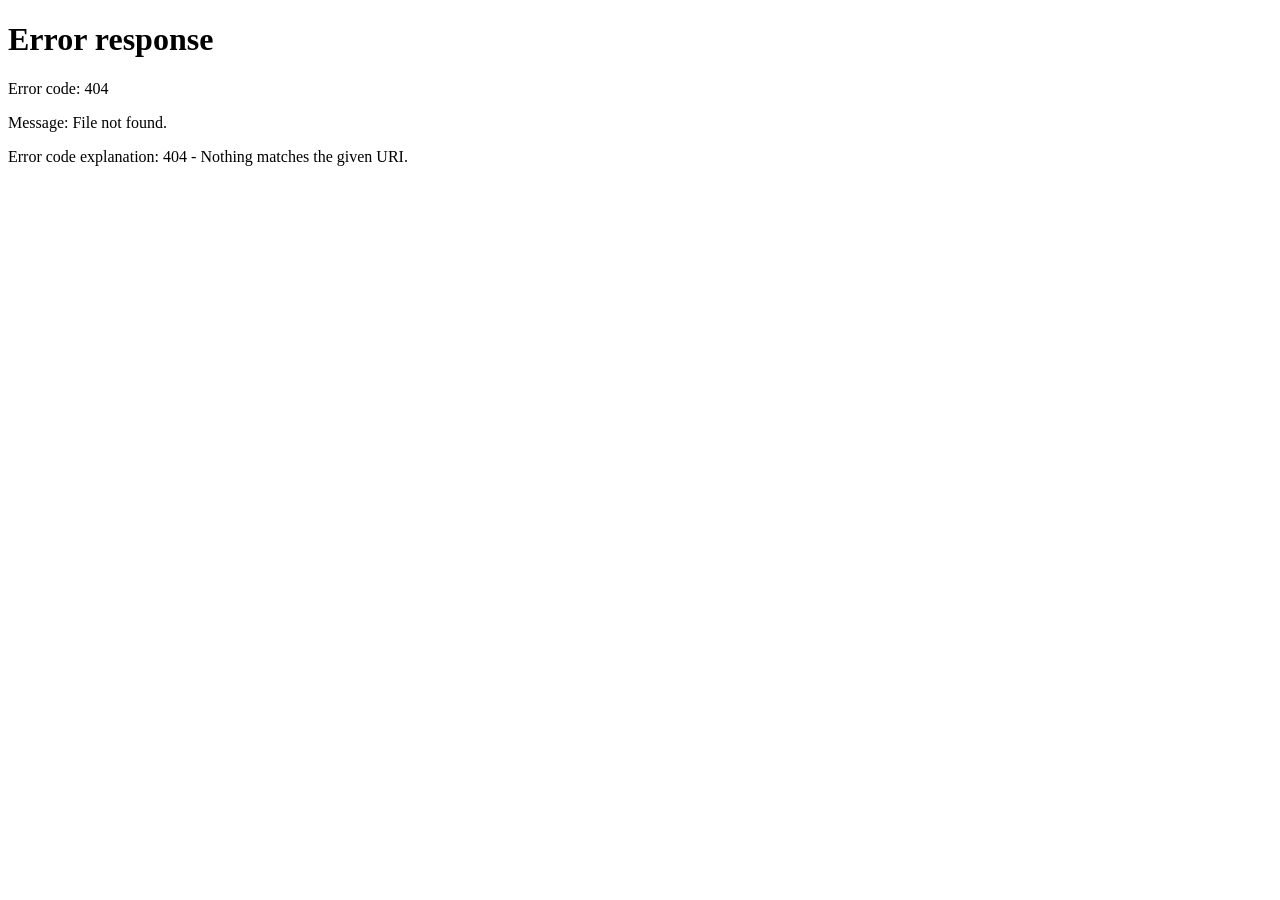
==== index.html @ 1153bf50 "Initialize user Pages site" ====
<!doctype html>
<html lang="en">
<head>
  <meta charset="utf-8">
  <meta name="viewport" content="width=device-width,initial-scale=1">
  <meta name="description" content="Mecury pages">
  <title>Mecury</title>
  <link rel="canonical" href="/vibeit/">
  <meta http-equiv="refresh" content="0; url=/vibeit/">
  <style>
    body{margin:0;min-height:100vh;display:grid;place-items:center;background:#0a0a0c;color:#f4f4f6;font-family:-apple-system,BlinkMacSystemFont,"Segoe UI",Roboto,sans-serif}
    main{text-align:center;padding:32px}
    a{color:#79e6ff}
  </style>
</head>
<body>
  <main>
    <p>Redirecting to <a href="/vibeit/">Vibeit</a>.</p>
  </main>
  <script>
    location.replace("/vibeit/" + location.search + location.hash);
  </script>
</body>
</html>
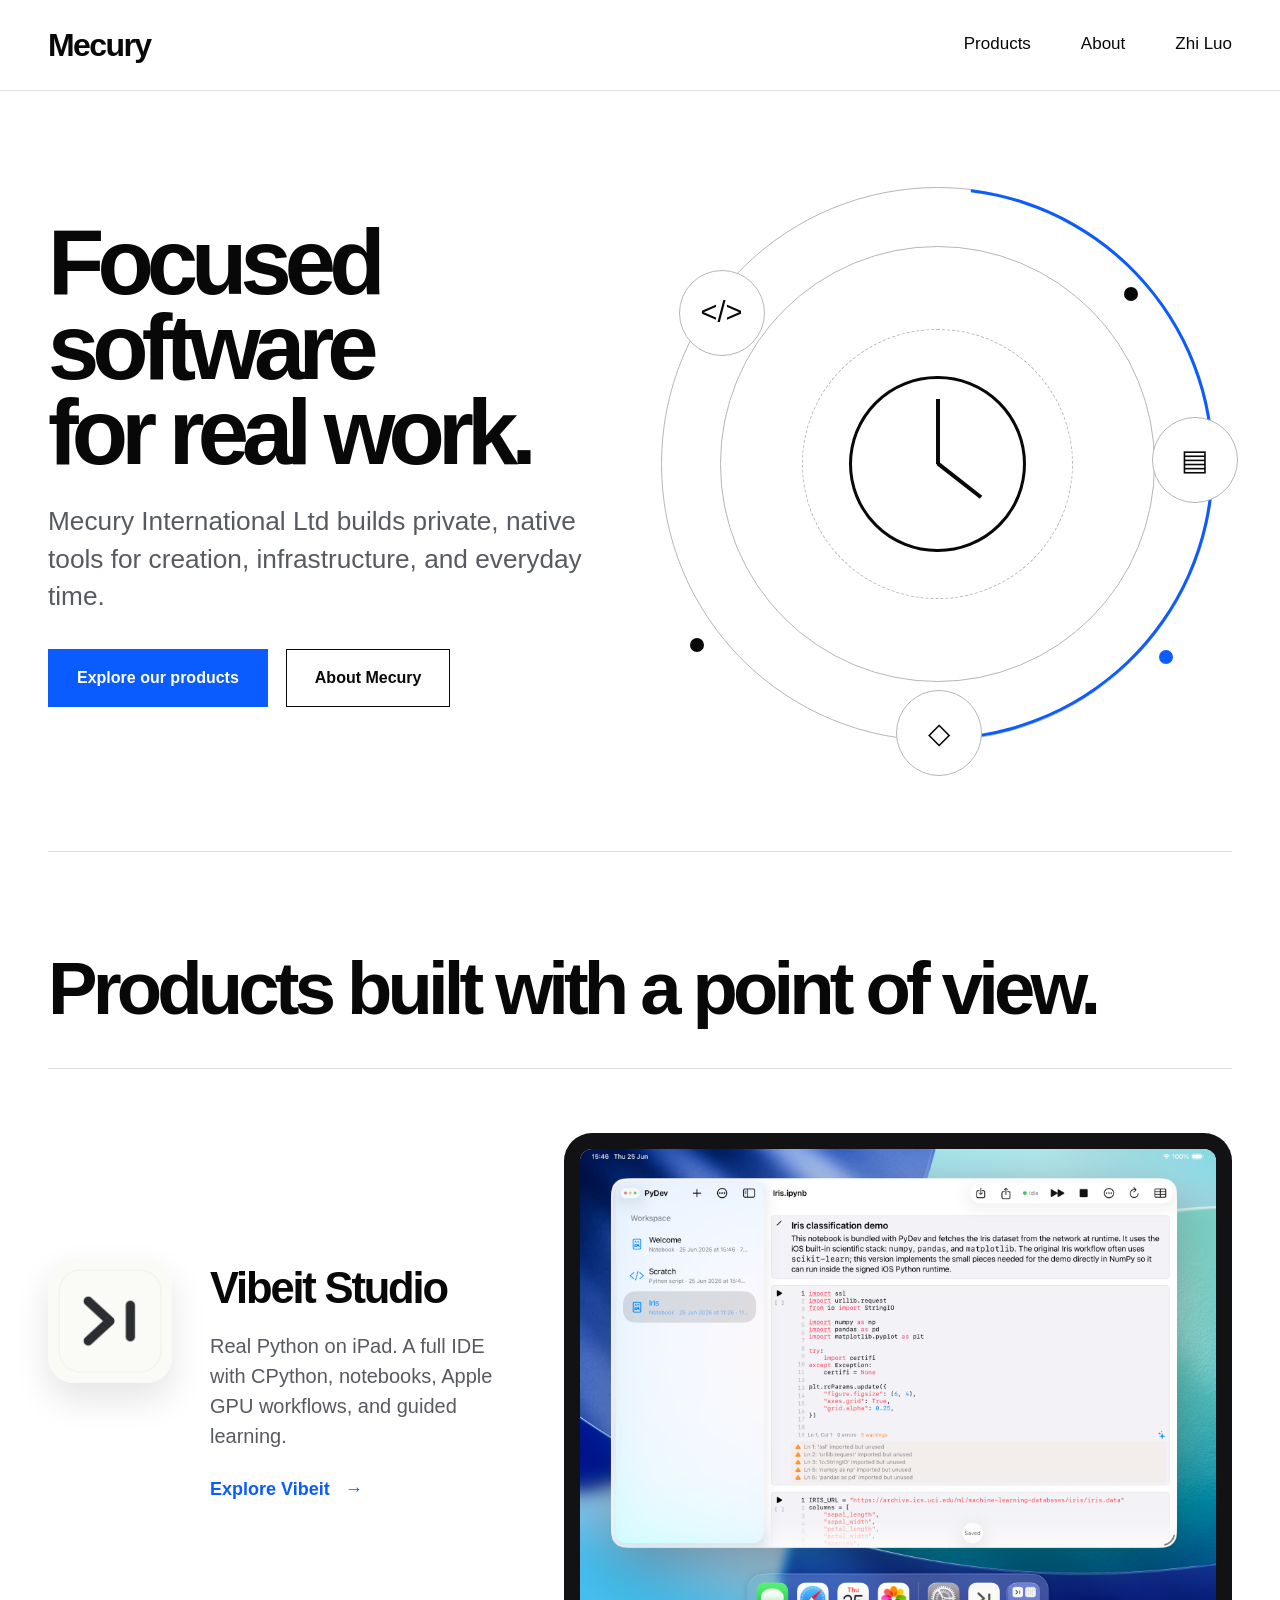
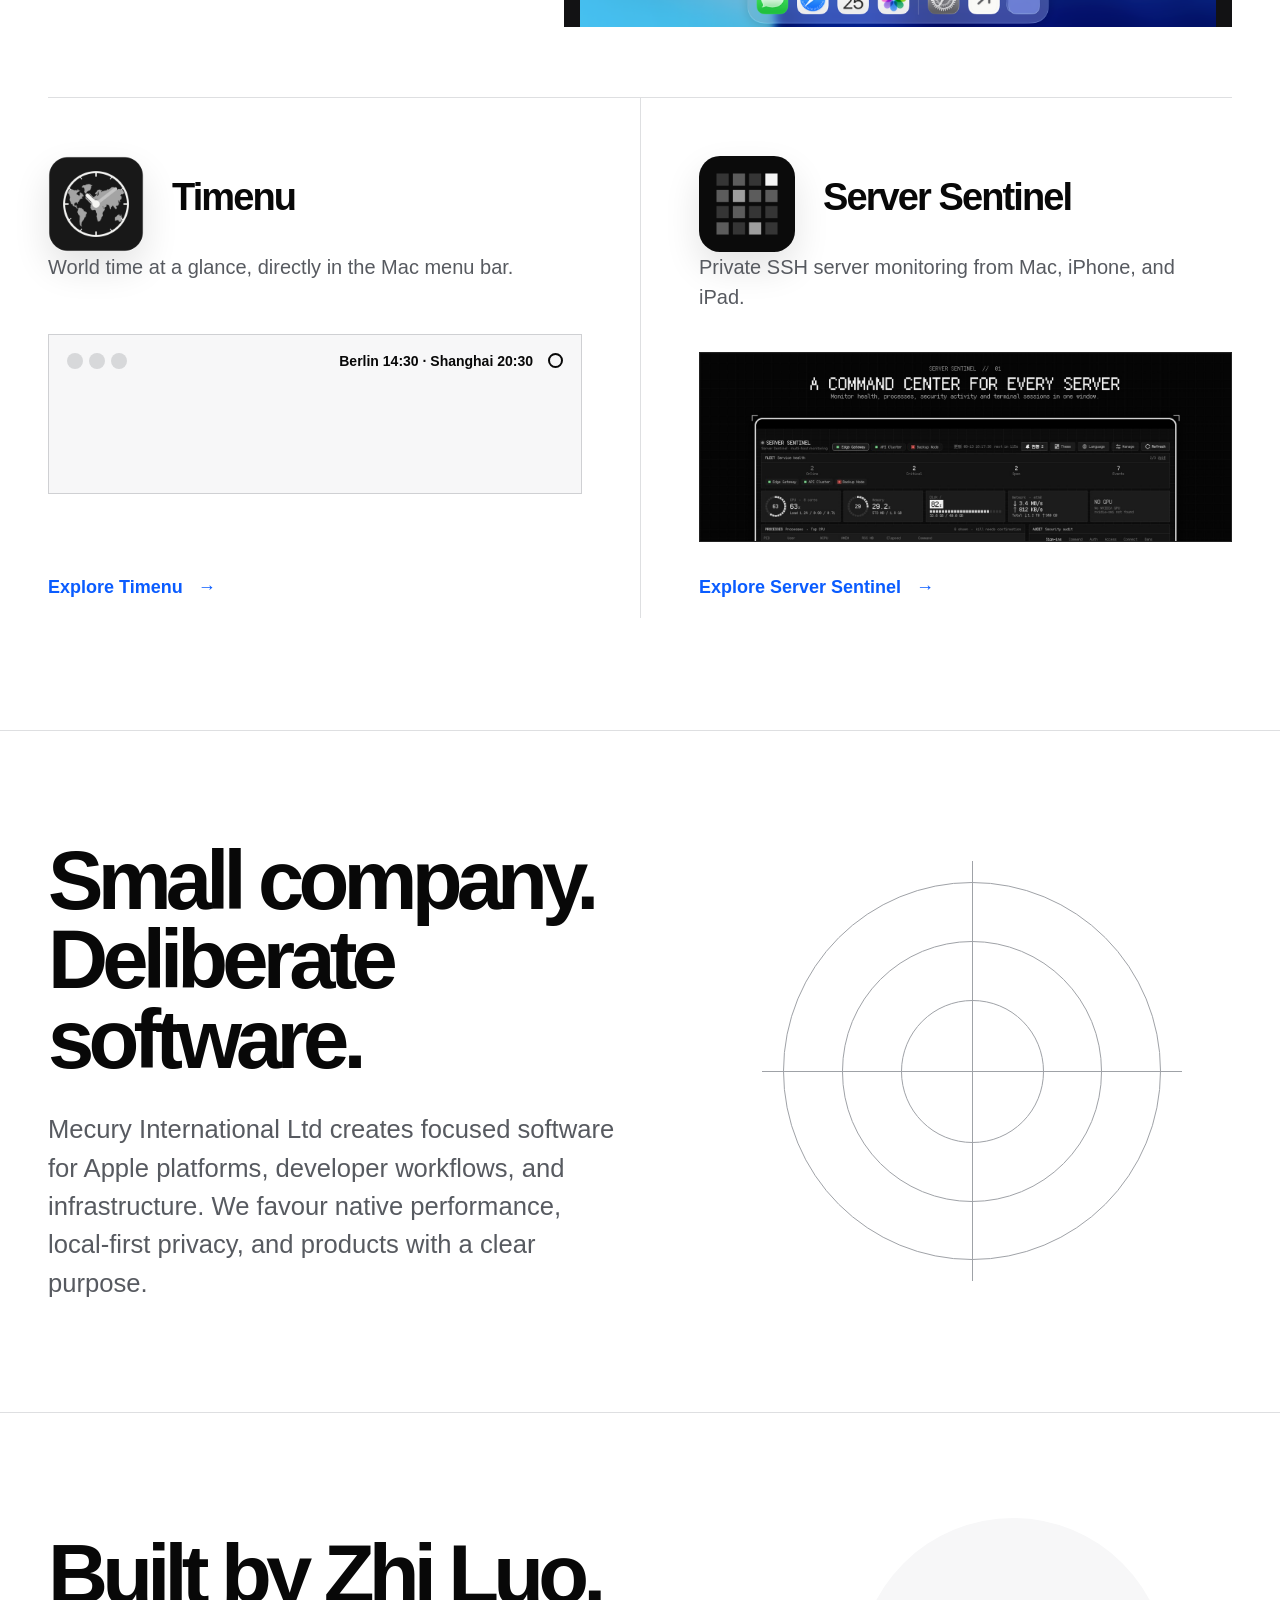
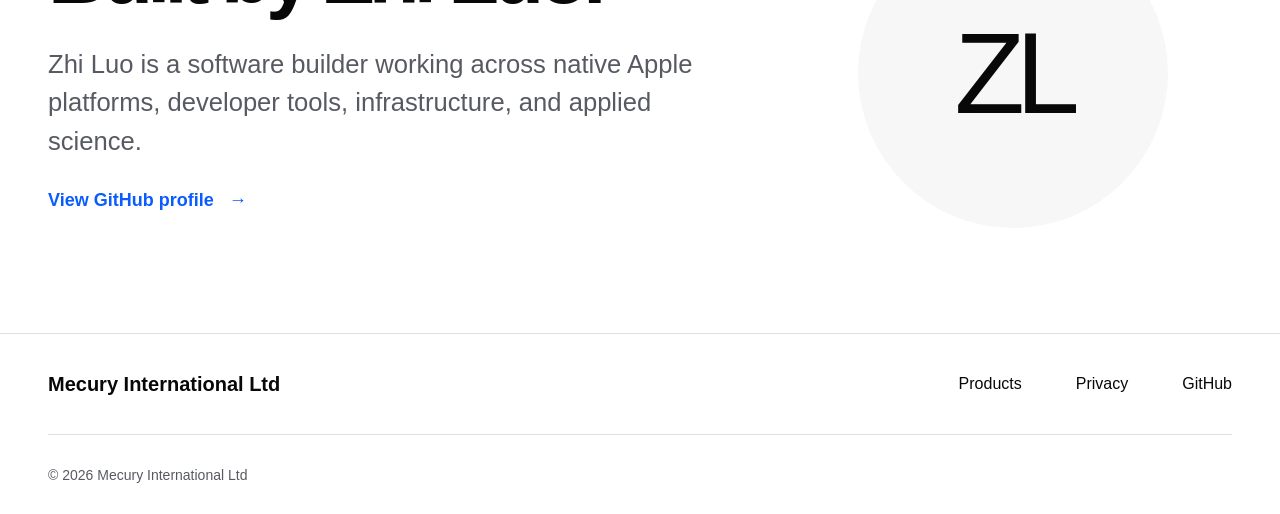
==== commit 35dbd083: "Build Mecury corporate homepage" ====
--- a/index.html
+++ b/index.html
@@ -2,23 +2,102 @@
 <html lang="en">
 <head>
   <meta charset="utf-8">
-  <meta name="viewport" content="width=device-width,initial-scale=1">
-  <meta name="description" content="Mecury pages">
-  <title>Mecury</title>
-  <link rel="canonical" href="/vibeit/">
-  <meta http-equiv="refresh" content="0; url=/vibeit/">
-  <style>
-    body{margin:0;min-height:100vh;display:grid;place-items:center;background:#0a0a0c;color:#f4f4f6;font-family:-apple-system,BlinkMacSystemFont,"Segoe UI",Roboto,sans-serif}
-    main{text-align:center;padding:32px}
-    a{color:#79e6ff}
-  </style>
+  <meta name="viewport" content="width=device-width, initial-scale=1">
+  <meta name="description" content="Mecury International Ltd builds focused, private, native software for creation, infrastructure, and everyday time.">
+  <meta name="theme-color" content="#ffffff">
+  <meta name="robots" content="index,follow">
+  <link rel="canonical" href="https://www.mecury.co.uk/">
+  <meta property="og:type" content="website">
+  <meta property="og:site_name" content="Mecury International Ltd">
+  <meta property="og:title" content="Mecury — Focused software for real work">
+  <meta property="og:description" content="Private, native tools for creation, infrastructure, and everyday time.">
+  <meta property="og:url" content="https://www.mecury.co.uk/">
+  <title>Mecury International Ltd — Focused Software for Real Work</title>
+  <link rel="stylesheet" href="/styles.css">
+  <script type="application/ld+json">
+  {
+    "@context": "https://schema.org",
+    "@graph": [
+      {"@type": "Organization", "@id": "https://www.mecury.co.uk/#organization", "name": "Mecury International Ltd", "url": "https://www.mecury.co.uk/", "founder": {"@id": "https://www.mecury.co.uk/#zhiluo"}, "sameAs": ["https://github.com/zhiluo20"]},
+      {"@type": "Person", "@id": "https://www.mecury.co.uk/#zhiluo", "name": "Zhi Luo", "url": "https://github.com/zhiluo20"}
+    ]
+  }
+  </script>
 </head>
 <body>
+  <header class="site-header">
+    <nav class="shell nav" aria-label="Main navigation">
+      <a class="wordmark" href="/">Mecury</a>
+      <button class="nav-toggle" type="button" aria-controls="nav-links" aria-expanded="false">Menu</button>
+      <div class="nav-links" id="nav-links"><a href="#products">Products</a><a href="#about">About</a><a href="#zhiluo">Zhi Luo</a></div>
+    </nav>
+  </header>
+
   <main>
-    <p>Redirecting to <a href="/vibeit/">Vibeit</a>.</p>
+    <section class="hero shell" aria-labelledby="hero-title">
+      <div class="hero-copy">
+        <h1 id="hero-title">Focused software<br>for real work.</h1>
+        <p>Mecury International Ltd builds private, native tools for creation, infrastructure, and everyday time.</p>
+        <div class="actions"><a class="button primary" href="#products">Explore our products</a><a class="button secondary" href="#about">About Mecury</a></div>
+      </div>
+      <div class="orbit" aria-hidden="true">
+        <span class="ring ring-one"></span><span class="ring ring-two"></span><span class="ring ring-three"></span><span class="orbit-path"></span>
+        <span class="orbit-core"><i></i><b></b></span>
+        <span class="orbit-node node-code">&lt;/&gt;</span><span class="orbit-node node-server">▤</span><span class="orbit-node node-product">◇</span>
+        <span class="orbit-dot dot-one"></span><span class="orbit-dot dot-two"></span><span class="orbit-dot dot-three"></span>
+      </div>
+    </section>
+
+    <section class="products shell" id="products" aria-labelledby="products-title">
+      <h2 id="products-title">Products built with a point of view.</h2>
+      <article class="product product-vibeit">
+        <div class="product-copy">
+          <img class="product-icon" src="/assets/vibeit-icon.png" width="180" height="180" alt="Vibeit Studio icon">
+          <div><h3>Vibeit Studio</h3><p>Real Python on iPad. A full IDE with CPython, notebooks, Apple GPU workflows, and guided learning.</p><a href="/vibeit/">Explore Vibeit <span aria-hidden="true">→</span></a></div>
+        </div>
+        <figure class="vibeit-frame"><img src="/assets/vibeit-ipad.png" alt="Vibeit Studio running on iPad" loading="lazy"></figure>
+      </article>
+      <div class="product-pair">
+        <article class="product product-compact">
+          <div class="compact-heading"><img class="product-icon" src="/assets/timenu-icon.png" width="180" height="180" alt="Timenu icon"><h3>Timenu</h3></div>
+          <p>World time at a glance, directly in the Mac menu bar.</p>
+          <div class="timenu-preview" aria-hidden="true"><span></span><strong>Berlin 14:30 · Shanghai 20:30</strong><i></i></div>
+          <a href="/timenu/">Explore Timenu <span aria-hidden="true">→</span></a>
+        </article>
+        <article class="product product-compact">
+          <div class="compact-heading"><img class="product-icon" src="/assets/server-sentinel-icon.png" width="180" height="180" alt="Server Sentinel icon"><h3>Server Sentinel</h3></div>
+          <p>Private SSH server monitoring from Mac, iPhone, and iPad.</p>
+          <figure class="sentinel-frame"><img src="/assets/server-sentinel-dashboard.jpg" alt="Server Sentinel dashboard on Mac" loading="lazy"></figure>
+          <a href="/server-sentinel/">Explore Server Sentinel <span aria-hidden="true">→</span></a>
+        </article>
+      </div>
+    </section>
+
+    <section class="about" id="about" aria-labelledby="about-title">
+      <div class="shell about-grid">
+        <div><h2 id="about-title">Small company.<br>Deliberate software.</h2><p>Mecury International Ltd creates focused software for Apple platforms, developer workflows, and infrastructure. We favour native performance, local-first privacy, and products with a clear purpose.</p></div>
+        <div class="target" aria-hidden="true"><span></span><span></span><span></span><i></i><b></b></div>
+      </div>
+    </section>
+
+    <section class="founder shell" id="zhiluo" aria-labelledby="founder-title">
+      <div><h2 id="founder-title">Built by Zhi Luo.</h2><p>Zhi Luo is a software builder working across native Apple platforms, developer tools, infrastructure, and applied science.</p><a href="https://github.com/zhiluo20">View GitHub profile <span aria-hidden="true">→</span></a></div>
+      <div class="monogram" aria-hidden="true">ZL</div>
+    </section>
   </main>
+
+  <footer class="footer">
+    <div class="shell footer-top"><strong>Mecury International Ltd</strong><nav aria-label="Footer navigation"><a href="#products">Products</a><a href="/privacy.html">Privacy</a><a href="https://github.com/zhiluo20">GitHub</a></nav></div>
+    <div class="shell footer-bottom">© 2026 Mecury International Ltd</div>
+  </footer>
   <script>
-    location.replace("/vibeit/" + location.search + location.hash);
+    const toggle = document.querySelector('.nav-toggle');
+    const links = document.querySelector('.nav-links');
+    toggle?.addEventListener('click', () => {
+      const open = toggle.getAttribute('aria-expanded') === 'true';
+      toggle.setAttribute('aria-expanded', String(!open));
+      links.classList.toggle('open', !open);
+    });
   </script>
 </body>
 </html>
--- a/styles.css
+++ b/styles.css
@@ -0,0 +1,14 @@
+:root{--bg:#fff;--text:#080808;--muted:#575a60;--faint:#95989e;--line:#dedfe1;--soft:#f7f7f8;--accent:#0a5cff;--max:1400px;--font:-apple-system,BlinkMacSystemFont,"SF Pro Display","SF Pro Text","Helvetica Neue",Arial,sans-serif}
+*{box-sizing:border-box}html{scroll-behavior:smooth;overflow-x:hidden}body{margin:0;overflow-x:hidden;background:var(--bg);color:var(--text);font-family:var(--font);-webkit-font-smoothing:antialiased}a{color:inherit;text-decoration:none}img{display:block;max-width:100%}.shell{width:min(var(--max),calc(100% - 96px));margin:0 auto}
+.site-header{position:sticky;top:0;z-index:30;background:rgba(255,255,255,.96);border-bottom:1px solid var(--line)}.nav{min-height:90px;display:flex;align-items:center}.wordmark{font-size:32px;font-weight:760;letter-spacing:-.05em}.nav-links{margin-left:auto;display:flex;gap:50px;font-size:17px}.nav-links a{border-bottom:2px solid transparent;padding:9px 0}.nav-links a:hover,.nav-links a:focus-visible{color:var(--accent);border-color:currentColor}.nav-toggle{display:none;margin-left:auto;padding:8px 12px;background:#fff;border:1px solid var(--line);font:600 14px var(--font)}
+.hero{min-height:760px;display:grid;grid-template-columns:1.05fr .95fr;align-items:center;gap:60px;padding:66px 0 80px}.hero-copy h1{margin:0 0 28px;font-size:clamp(67px,7.2vw,112px);line-height:.92;letter-spacing:-.075em;font-weight:770}.hero-copy p{margin:0 0 34px;max-width:640px;color:var(--muted);font-size:clamp(20px,2.05vw,30px);line-height:1.42}.actions{display:flex;flex-wrap:wrap;gap:18px}.button{display:inline-flex;align-items:center;justify-content:center;min-height:58px;padding:0 28px;border:1px solid var(--text);font-size:16px;font-weight:680;transition:transform .18s ease,background .18s ease}.button:hover{transform:translateY(-2px)}.button.primary{color:#fff;background:var(--accent);border-color:var(--accent)}.button.primary:hover{background:#004bd8}.button.secondary:hover{background:var(--soft)}
+.orbit{position:relative;width:min(620px,46vw);aspect-ratio:1;justify-self:end}.ring,.orbit-path{position:absolute;border:1px solid #b4b6ba;border-radius:50%}.ring-one{inset:3%}.ring-two{inset:13%}.ring-three{inset:27%;border-style:dashed}.orbit-path{inset:3%;border-color:transparent var(--accent) var(--accent) transparent;border-width:3px;transform:rotate(-38deg)}.orbit-core{position:absolute;inset:35%;border:3px solid var(--text);border-radius:50%;background:#fff}.orbit-core i,.orbit-core b{position:absolute;left:50%;bottom:50%;width:4px;background:var(--text);transform-origin:50% 100%}.orbit-core i{height:38%;transform:translateX(-50%)}.orbit-core b{height:32%;transform:translateX(-50%) rotate(128deg)}.orbit-node{position:absolute;display:grid;place-items:center;width:86px;height:86px;background:#fff;border:1px solid #b4b6ba;border-radius:50%;font-size:29px;font-style:normal}.node-code{left:6%;top:17%}.node-server{right:-1%;top:42%}.node-product{left:43%;bottom:-3%}.orbit-dot{position:absolute;width:14px;height:14px;border-radius:50%;background:var(--text)}.dot-one{top:20%;right:16%}.dot-two{bottom:18%;left:8%}.dot-three{bottom:16%;right:10%;background:var(--accent)}
+.products{padding:100px 0 112px;border-top:1px solid var(--line)}.products>h2{margin:0 0 64px;padding-bottom:42px;border-bottom:1px solid var(--line);font-size:clamp(53px,5.8vw,90px);line-height:1;letter-spacing:-.065em}.product{min-width:0}.product-vibeit{display:grid;grid-template-columns:.8fr 1.2fr;gap:70px;align-items:center;padding-bottom:70px;border-bottom:1px solid var(--line)}.product-copy{display:grid;grid-template-columns:130px 1fr;gap:32px;align-items:start}.product-icon{width:124px;height:124px;border-radius:26px;box-shadow:0 16px 36px rgba(0,0,0,.11)}.product h3{margin:5px 0 18px;font-size:clamp(33px,3.4vw,54px);letter-spacing:-.05em}.product p{margin:0 0 28px;color:var(--muted);font-size:20px;line-height:1.5}.product a{color:var(--accent);font-size:18px;font-weight:620}.product a span{display:inline-block;margin-left:10px;transition:transform .18s ease}.product a:hover span{transform:translateX(5px)}.vibeit-frame{margin:0;min-height:420px;display:flex;align-items:end;justify-content:center;overflow:hidden;border:16px solid #121214;border-bottom:0;background:var(--soft);border-radius:28px 28px 0 0}.vibeit-frame img{width:100%;height:100%;object-fit:cover;object-position:center top}.product-pair{display:grid;grid-template-columns:1fr 1fr}.product-compact{padding:58px 58px 20px 0;min-height:520px;display:flex;flex-direction:column}.product-compact+.product-compact{padding-left:58px;padding-right:0;border-left:1px solid var(--line)}.compact-heading{display:flex;align-items:center;gap:28px}.compact-heading .product-icon{width:96px;height:96px;border-radius:21px}.product-compact h3{font-size:38px}.product-compact p{max-width:500px}.product-compact>a{margin-top:auto}.timenu-preview{margin:24px 0 42px;height:160px;border:1px solid #cfd0d3;background:var(--soft);display:flex;align-items:flex-start;padding:18px;gap:15px;color:var(--muted)}.timenu-preview span{width:16px;height:16px;border-radius:50%;background:#d7d8da;box-shadow:22px 0 #d7d8da,44px 0 #d7d8da}.timenu-preview strong{margin-left:auto;color:var(--text);font-size:14px}.timenu-preview i{width:15px;height:15px;border:2px solid var(--text);border-radius:50%}.sentinel-frame{margin:12px 0 32px;height:190px;border:1px solid #222;overflow:hidden;background:#090909}.sentinel-frame img{width:100%;height:100%;object-fit:cover;object-position:top}
+.about{padding:110px 0;border-top:1px solid var(--line);border-bottom:1px solid var(--line)}.about-grid{display:grid;grid-template-columns:1.05fr .95fr;gap:90px;align-items:center}.about h2,.founder h2{margin:0 0 30px;font-size:clamp(58px,6.5vw,96px);line-height:.96;letter-spacing:-.07em}.about p,.founder p{margin:0;max-width:760px;color:var(--muted);font-size:clamp(20px,2vw,28px);line-height:1.5}.target{position:relative;width:min(420px,35vw);aspect-ratio:1;justify-self:center}.target span{position:absolute;border:1px solid #9fa2a7;border-radius:50%}.target span:nth-child(1){inset:5%}.target span:nth-child(2){inset:19%}.target span:nth-child(3){inset:33%}.target i,.target b{position:absolute;background:#9fa2a7}.target i{width:1px;top:0;bottom:0;left:50%}.target b{height:1px;left:0;right:0;top:50%}
+.founder{min-height:520px;padding:90px 0;display:grid;grid-template-columns:1fr .65fr;align-items:center;gap:70px}.founder p{max-width:760px;margin-bottom:30px}.founder a{color:var(--accent);font-size:18px;font-weight:620}.founder a span{margin-left:10px}.monogram{width:min(310px,28vw);aspect-ratio:1;justify-self:center;border-radius:50%;display:grid;place-items:center;background:var(--soft);font-size:clamp(72px,9vw,136px);letter-spacing:-.08em}
+.footer{border-top:1px solid var(--line)}.footer-top{min-height:100px;display:flex;align-items:center;justify-content:space-between;gap:40px}.footer-top strong{font-size:20px}.footer-top nav{display:flex;gap:54px}.footer-top a:hover{color:var(--accent)}.footer-bottom{min-height:80px;display:flex;align-items:center;border-top:1px solid var(--line);color:var(--muted);font-size:14px}
+.legal{width:min(800px,calc(100% - 48px));margin:0 auto;padding:80px 0 120px}.legal h1{margin:0 0 20px;font-size:clamp(56px,7vw,86px);letter-spacing:-.065em}.legal .lead{margin:0 0 46px;color:var(--muted);font-size:21px;line-height:1.55}.legal section{padding:26px 0;border-top:1px solid var(--line)}.legal h2{margin:0 0 10px;font-size:25px;letter-spacing:-.03em}.legal p{margin:0;color:var(--muted);line-height:1.65}.legal a{color:var(--accent)}
+@media(max-width:1000px){.shell{width:min(100% - 48px,var(--max))}.hero{grid-template-columns:minmax(0,1fr)}.orbit{width:min(620px,86vw);max-width:100%;justify-self:center;order:-1}.hero-copy{min-width:0;width:100%;text-align:center}.hero-copy p{margin-left:auto;margin-right:auto}.actions{justify-content:center}.product-vibeit,.about-grid{grid-template-columns:1fr}.vibeit-frame{min-height:360px}.target{width:min(420px,70vw)}}
+@media(max-width:700px){.shell{width:min(100% - 32px,var(--max))}.nav{min-height:74px;flex-wrap:wrap}.wordmark{font-size:27px}.nav-toggle{display:block}.nav-links{display:none;width:100%;order:3;flex-direction:column;gap:0;padding:0 0 14px}.nav-links.open{display:flex}.nav-links a{padding:12px 0;border-bottom:1px solid var(--line)}.hero{min-height:auto;padding-top:40px;gap:34px}.hero-copy h1{font-size:44px;line-height:.96}.hero-copy p{font-size:19px}.actions{flex-direction:column}.button{width:100%}.orbit{width:min(340px,88vw)}.orbit-node{width:56px;height:56px;font-size:20px}.products{padding-top:70px}.products>h2{font-size:54px}.product-copy{grid-template-columns:76px 1fr;gap:20px}.product-icon{width:74px;height:74px;border-radius:17px}.vibeit-frame{min-height:250px;border-width:9px}.product-pair{grid-template-columns:1fr}.product-compact,.product-compact+.product-compact{padding:44px 0;border-left:0;border-bottom:1px solid var(--line)}.founder{grid-template-columns:1fr}.monogram{width:220px}.footer-top{align-items:flex-start;flex-direction:column;justify-content:center}.footer-top nav{gap:24px;flex-wrap:wrap}}
+@media(prefers-reduced-motion:reduce){html{scroll-behavior:auto}*,*::before,*::after{transition:none!important}}
+#products,#about,#zhiluo{scroll-margin-top:90px}
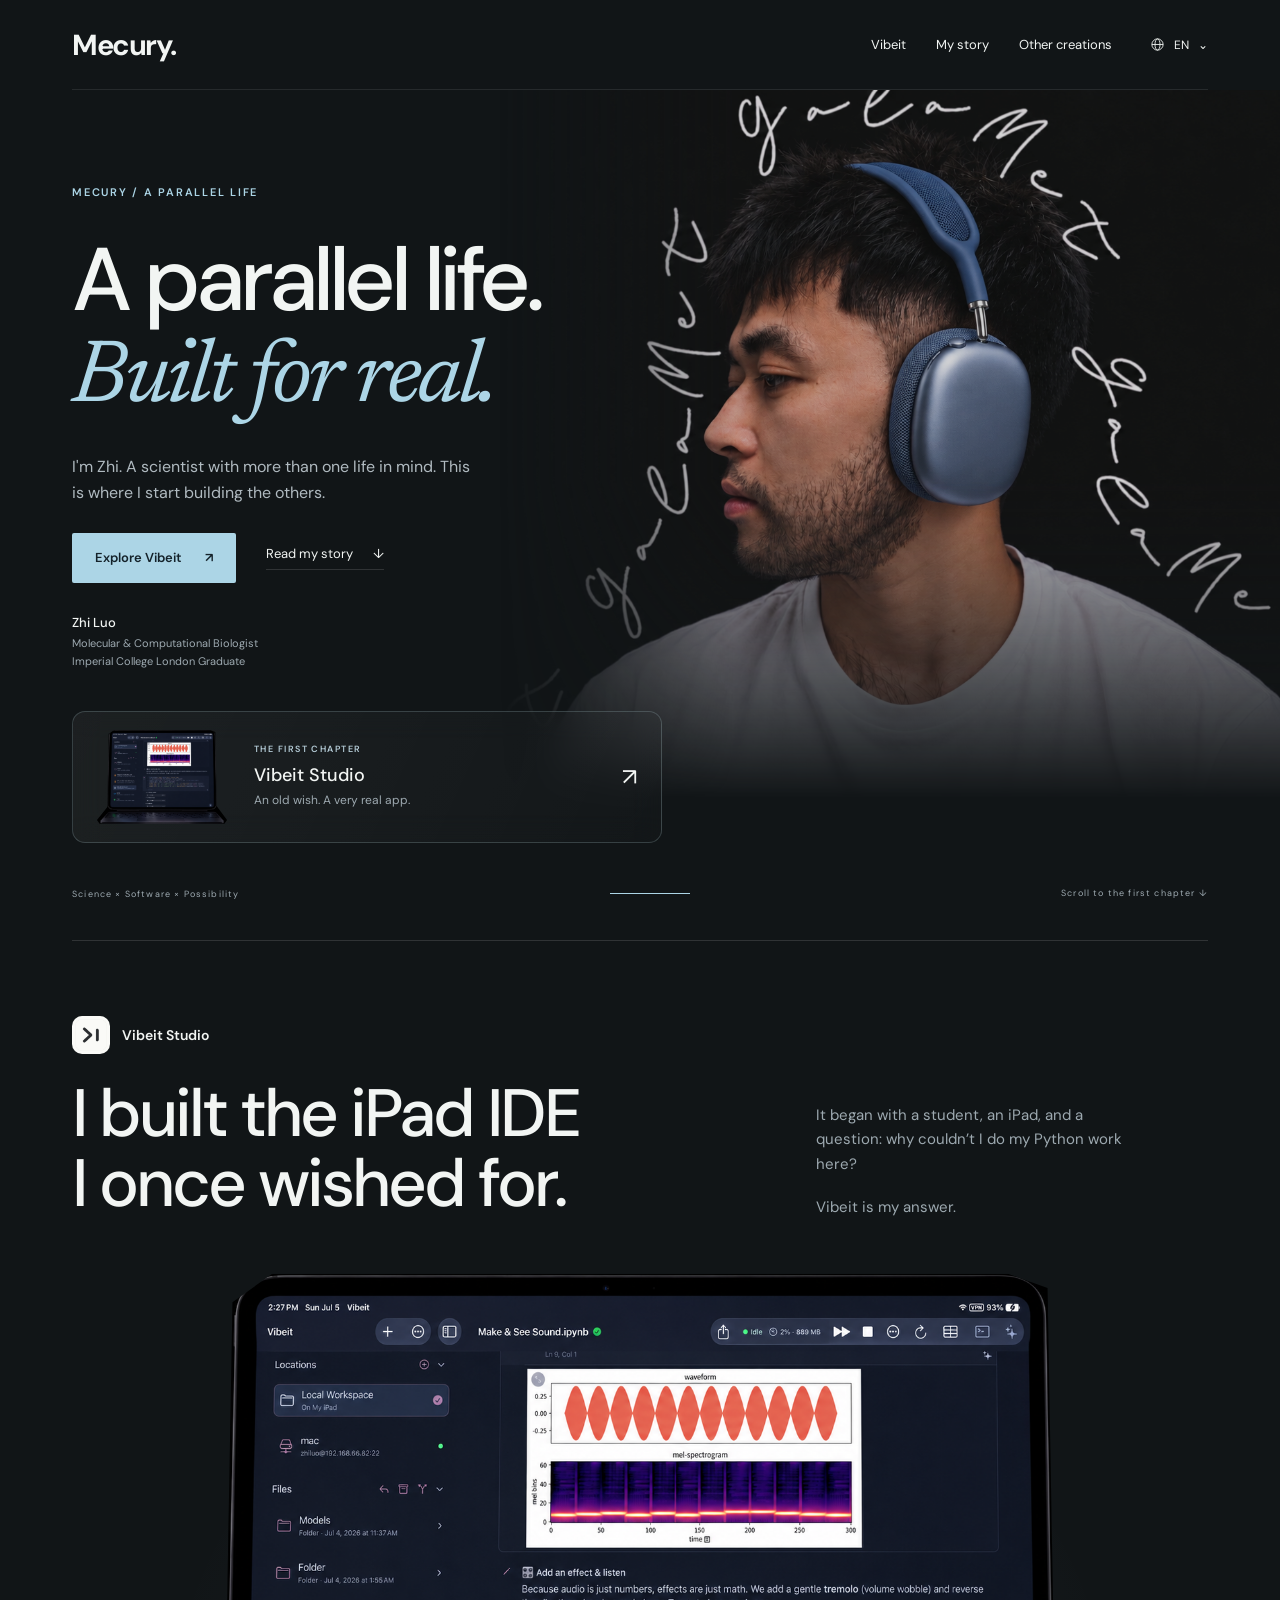
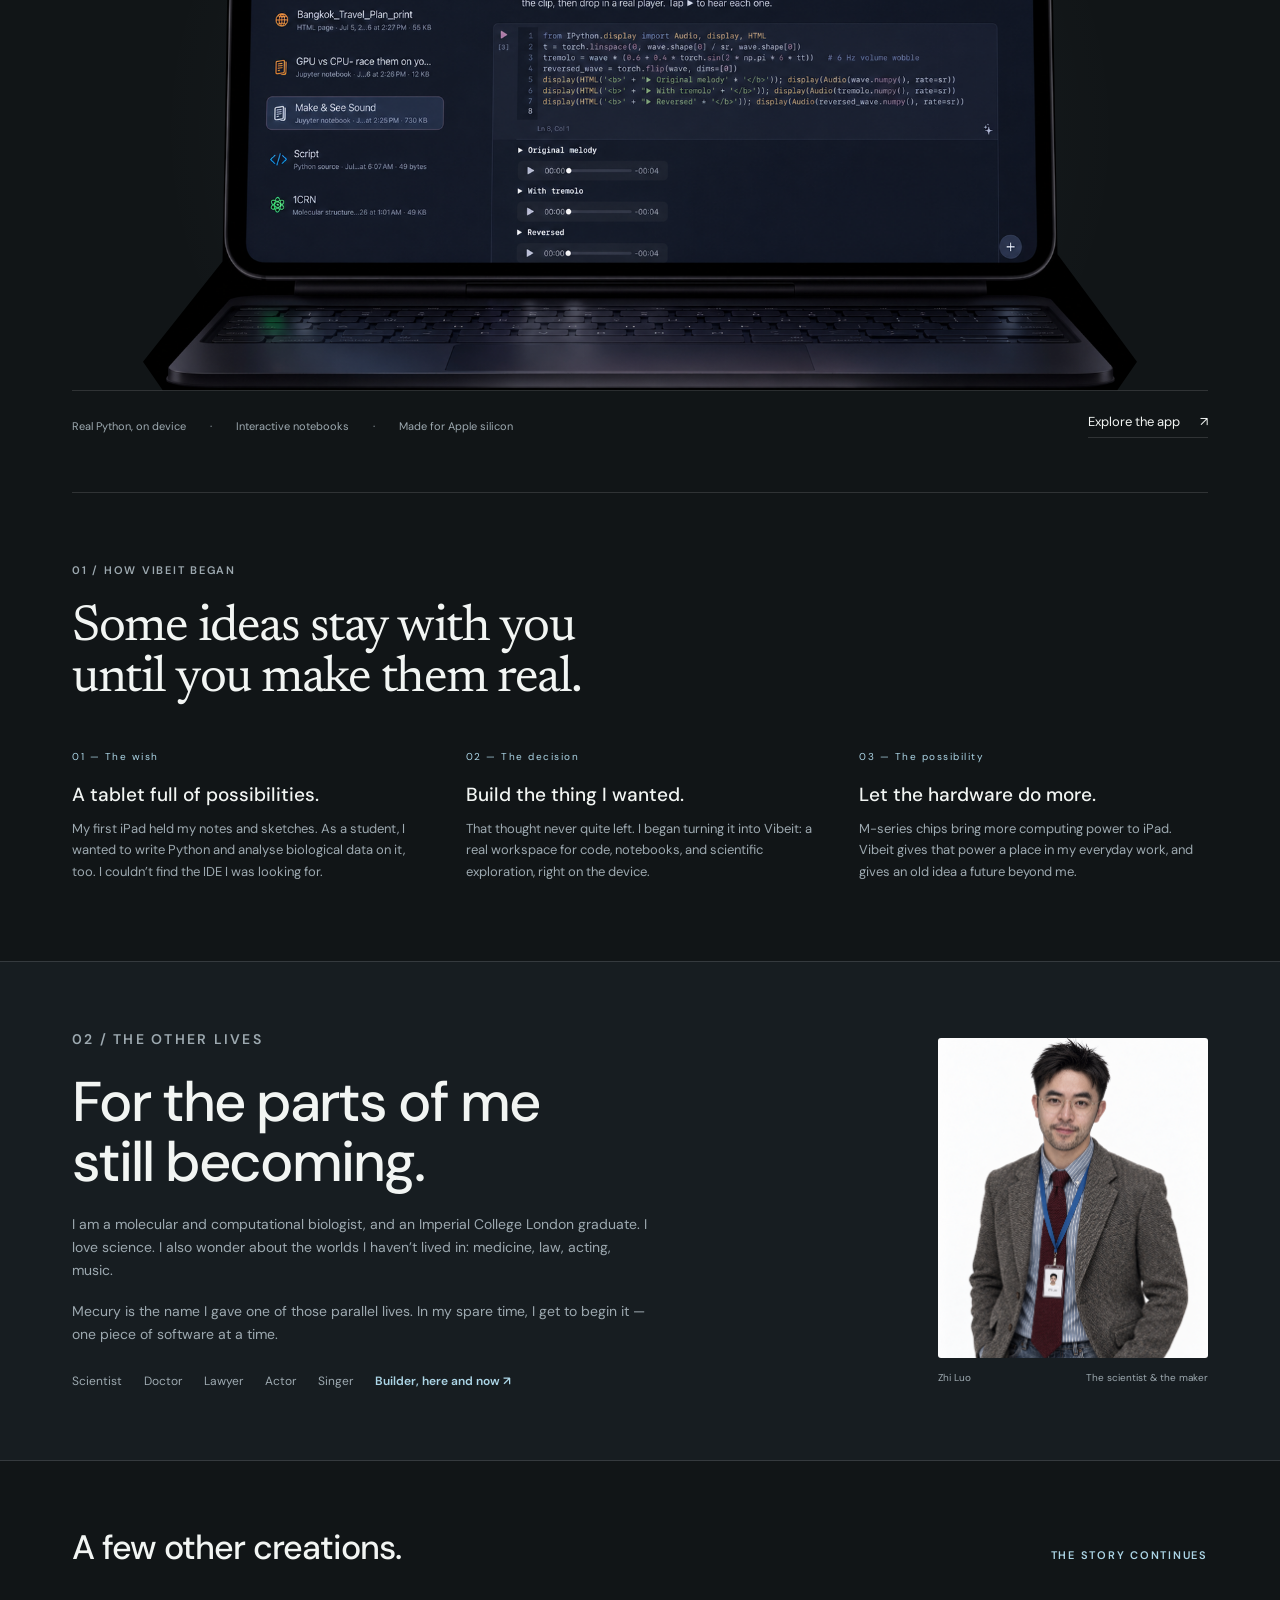
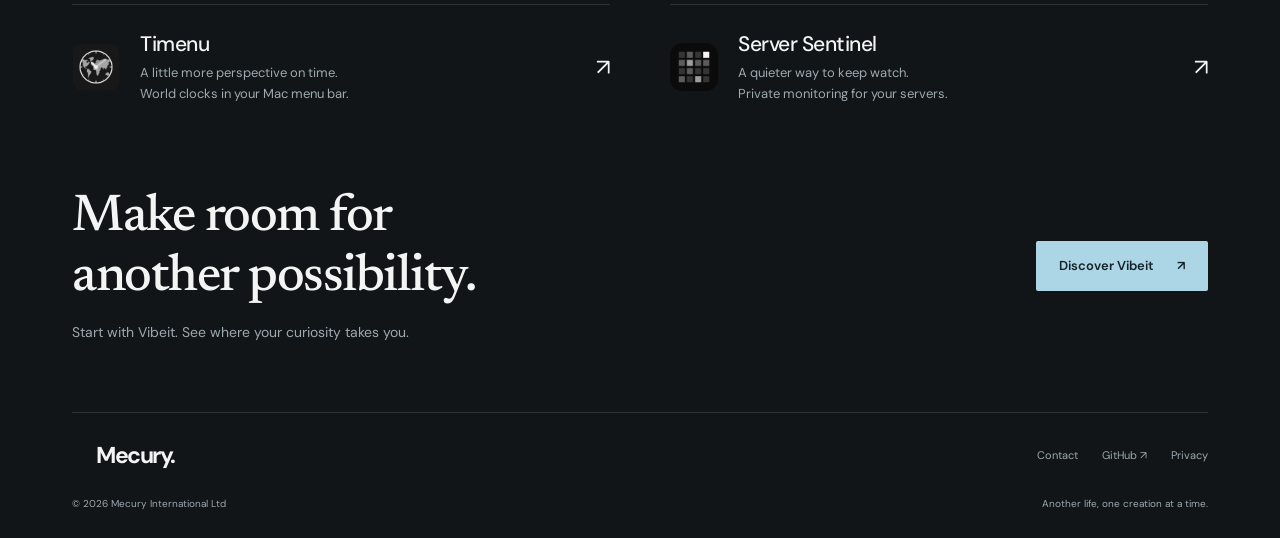
==== commit 0f3d3fd3: "Redesign Mecury homepage with founder story and 11 locales" ====
--- a/index.html
+++ b/index.html
@@ -1,103 +1,13 @@
 <!doctype html>
-<html lang="en">
-<head>
-  <meta charset="utf-8">
-  <meta name="viewport" content="width=device-width, initial-scale=1">
-  <meta name="description" content="Mecury International Ltd builds focused, private, native software for creation, infrastructure, and everyday time.">
-  <meta name="theme-color" content="#ffffff">
-  <meta name="robots" content="index,follow">
-  <link rel="canonical" href="https://www.mecury.co.uk/">
-  <meta property="og:type" content="website">
-  <meta property="og:site_name" content="Mecury International Ltd">
-  <meta property="og:title" content="Mecury — Focused software for real work">
-  <meta property="og:description" content="Private, native tools for creation, infrastructure, and everyday time.">
-  <meta property="og:url" content="https://www.mecury.co.uk/">
-  <title>Mecury International Ltd — Focused Software for Real Work</title>
-  <link rel="stylesheet" href="/styles.css">
-  <script type="application/ld+json">
-  {
-    "@context": "https://schema.org",
-    "@graph": [
-      {"@type": "Organization", "@id": "https://www.mecury.co.uk/#organization", "name": "Mecury International Ltd", "url": "https://www.mecury.co.uk/", "founder": {"@id": "https://www.mecury.co.uk/#zhiluo"}, "sameAs": ["https://github.com/zhiluo20"]},
-      {"@type": "Person", "@id": "https://www.mecury.co.uk/#zhiluo", "name": "Zhi Luo", "url": "https://github.com/zhiluo20"}
-    ]
-  }
-  </script>
-</head>
-<body>
-  <header class="site-header">
-    <nav class="shell nav" aria-label="Main navigation">
-      <a class="wordmark" href="/">Mecury</a>
-      <button class="nav-toggle" type="button" aria-controls="nav-links" aria-expanded="false">Menu</button>
-      <div class="nav-links" id="nav-links"><a href="#products">Products</a><a href="#about">About</a><a href="#zhiluo">Zhi Luo</a></div>
-    </nav>
-  </header>
-
-  <main>
-    <section class="hero shell" aria-labelledby="hero-title">
-      <div class="hero-copy">
-        <h1 id="hero-title">Focused software<br>for real work.</h1>
-        <p>Mecury International Ltd builds private, native tools for creation, infrastructure, and everyday time.</p>
-        <div class="actions"><a class="button primary" href="#products">Explore our products</a><a class="button secondary" href="#about">About Mecury</a></div>
-      </div>
-      <div class="orbit" aria-hidden="true">
-        <span class="ring ring-one"></span><span class="ring ring-two"></span><span class="ring ring-three"></span><span class="orbit-path"></span>
-        <span class="orbit-core"><i></i><b></b></span>
-        <span class="orbit-node node-code">&lt;/&gt;</span><span class="orbit-node node-server">▤</span><span class="orbit-node node-product">◇</span>
-        <span class="orbit-dot dot-one"></span><span class="orbit-dot dot-two"></span><span class="orbit-dot dot-three"></span>
-      </div>
-    </section>
-
-    <section class="products shell" id="products" aria-labelledby="products-title">
-      <h2 id="products-title">Products built with a point of view.</h2>
-      <article class="product product-vibeit">
-        <div class="product-copy">
-          <img class="product-icon" src="/assets/vibeit-icon.png" width="180" height="180" alt="Vibeit Studio icon">
-          <div><h3>Vibeit Studio</h3><p>Real Python on iPad. A full IDE with CPython, notebooks, Apple GPU workflows, and guided learning.</p><a href="/vibeit/">Explore Vibeit <span aria-hidden="true">→</span></a></div>
-        </div>
-        <figure class="vibeit-frame"><img src="/assets/vibeit-ipad.png" alt="Vibeit Studio running on iPad" loading="lazy"></figure>
-      </article>
-      <div class="product-pair">
-        <article class="product product-compact">
-          <div class="compact-heading"><img class="product-icon" src="/assets/timenu-icon.png" width="180" height="180" alt="Timenu icon"><h3>Timenu</h3></div>
-          <p>World time at a glance, directly in the Mac menu bar.</p>
-          <div class="timenu-preview" aria-hidden="true"><span></span><strong>Berlin 14:30 · Shanghai 20:30</strong><i></i></div>
-          <a href="/timenu/">Explore Timenu <span aria-hidden="true">→</span></a>
-        </article>
-        <article class="product product-compact">
-          <div class="compact-heading"><img class="product-icon" src="/assets/server-sentinel-icon.png" width="180" height="180" alt="Server Sentinel icon"><h3>Server Sentinel</h3></div>
-          <p>Private SSH server monitoring from Mac, iPhone, and iPad.</p>
-          <figure class="sentinel-frame"><img src="/assets/server-sentinel-dashboard.jpg" alt="Server Sentinel dashboard on Mac" loading="lazy"></figure>
-          <a href="/server-sentinel/">Explore Server Sentinel <span aria-hidden="true">→</span></a>
-        </article>
-      </div>
-    </section>
-
-    <section class="about" id="about" aria-labelledby="about-title">
-      <div class="shell about-grid">
-        <div><h2 id="about-title">Small company.<br>Deliberate software.</h2><p>Mecury International Ltd creates focused software for Apple platforms, developer workflows, and infrastructure. We favour native performance, local-first privacy, and products with a clear purpose.</p></div>
-        <div class="target" aria-hidden="true"><span></span><span></span><span></span><i></i><b></b></div>
-      </div>
-    </section>
-
-    <section class="founder shell" id="zhiluo" aria-labelledby="founder-title">
-      <div><h2 id="founder-title">Built by Zhi Luo.</h2><p>Zhi Luo is a software builder working across native Apple platforms, developer tools, infrastructure, and applied science.</p><a href="https://github.com/zhiluo20">View GitHub profile <span aria-hidden="true">→</span></a></div>
-      <div class="monogram" aria-hidden="true">ZL</div>
-    </section>
-  </main>
-
-  <footer class="footer">
-    <div class="shell footer-top"><strong>Mecury International Ltd</strong><nav aria-label="Footer navigation"><a href="#products">Products</a><a href="/privacy.html">Privacy</a><a href="https://github.com/zhiluo20">GitHub</a></nav></div>
-    <div class="shell footer-bottom">© 2026 Mecury International Ltd</div>
-  </footer>
-  <script>
-    const toggle = document.querySelector('.nav-toggle');
-    const links = document.querySelector('.nav-links');
-    toggle?.addEventListener('click', () => {
-      const open = toggle.getAttribute('aria-expanded') === 'true';
-      toggle.setAttribute('aria-expanded', String(!open));
-      links.classList.toggle('open', !open);
-    });
-  </script>
-</body>
-</html>
+<html lang="en" dir="ltr"><head><meta charset="utf-8"><meta name="viewport" content="width=device-width,initial-scale=1"><title>Mecury — A parallel life, built for real</title><meta name="description" content="The personal world of Zhi Luo, an Imperial College London graduate and molecular and computational biologist. Discover Vibeit, the iPad IDE he once wished for."><meta name="theme-color" content="#111517"><link rel="canonical" href="https://www.mecury.co.uk/"><link rel="alternate" hreflang="en" href="https://www.mecury.co.uk/"><link rel="alternate" hreflang="fr" href="https://www.mecury.co.uk/fr/"><link rel="alternate" hreflang="de" href="https://www.mecury.co.uk/de/"><link rel="alternate" hreflang="th" href="https://www.mecury.co.uk/th/"><link rel="alternate" hreflang="ja" href="https://www.mecury.co.uk/ja/"><link rel="alternate" hreflang="ko" href="https://www.mecury.co.uk/ko/"><link rel="alternate" hreflang="zh-Hans" href="https://www.mecury.co.uk/zh-hans/"><link rel="alternate" hreflang="zh-Hant" href="https://www.mecury.co.uk/zh-hant/"><link rel="alternate" hreflang="es" href="https://www.mecury.co.uk/es/"><link rel="alternate" hreflang="ar" href="https://www.mecury.co.uk/ar/"><link rel="alternate" hreflang="it" href="https://www.mecury.co.uk/it/"><link rel="alternate" hreflang="x-default" href="https://www.mecury.co.uk/"><meta property="og:type" content="website"><meta property="og:site_name" content="Mecury"><meta property="og:title" content="Mecury — A parallel life, built for real"><meta property="og:description" content="The personal world of Zhi Luo, an Imperial College London graduate and molecular and computational biologist. Discover Vibeit, the iPad IDE he once wished for."><meta property="og:url" content="https://www.mecury.co.uk/"><meta property="og:image" content="https://www.mecury.co.uk/assets/home/portrait-creative.png"><meta property="og:image:alt" content="Zhi Luo wearing blue headphones, looking to the side"><meta name="twitter:card" content="summary_large_image"><link rel="icon" href="/assets/home/favicon.svg"><link rel="stylesheet" href="/home.css"><script type="application/ld+json">{"@context": "https://schema.org", "@graph": [{"@type": "WebSite", "@id": "https://www.mecury.co.uk/#website", "url": "https://www.mecury.co.uk/", "name": "Mecury", "publisher": {"@id": "https://www.mecury.co.uk/#organization"}, "inLanguage": ["en", "fr", "de", "th", "ja", "ko", "zh-Hans", "zh-Hant", "es", "ar", "it"]}, {"@type": "WebPage", "@id": "https://www.mecury.co.uk/#webpage", "url": "https://www.mecury.co.uk/", "name": "Mecury — A parallel life, built for real", "description": "The personal world of Zhi Luo, an Imperial College London graduate and molecular and computational biologist. Discover Vibeit, the iPad IDE he once wished for.", "inLanguage": "en", "isPartOf": {"@id": "https://www.mecury.co.uk/#website"}, "about": {"@id": "https://www.mecury.co.uk/#zhiluo"}}, {"@type": "Organization", "@id": "https://www.mecury.co.uk/#organization", "name": "Mecury International Ltd", "url": "https://www.mecury.co.uk/", "founder": {"@id": "https://www.mecury.co.uk/#zhiluo"}}, {"@type": "Person", "@id": "https://www.mecury.co.uk/#zhiluo", "name": "Zhi Luo", "jobTitle": "Molecular & Computational Biologist", "alumniOf": {"@type": "CollegeOrUniversity", "name": "Imperial College London"}, "sameAs": ["https://github.com/zhiluo20"]}]}</script><script src="/home.js" defer></script></head>
+<body class="b"><a class="skip" href="#main">Skip to content</a>
+<header class="wrap nav"><a class="wordmark" href="/" aria-label="Mecury"><bdi dir="ltr">Mecury.</bdi></a><nav class="nav-links" aria-label="Mecury"><a href="#vibeit">Vibeit</a><a href="#story">My story</a><a href="#projects">Other creations</a></nav><details class="lang-menu"><summary aria-label="Choose language"><svg viewBox="0 0 24 24" fill="none" stroke="currentColor" stroke-width="1.4" aria-hidden="true"><circle cx="12" cy="12" r="9"/><ellipse cx="12" cy="12" rx="4" ry="9"/><path d="M3 12h18"/></svg><span dir="ltr">EN</span><span aria-hidden="true">⌄</span></summary><div class="lang-options"><a href="/" lang="en" hreflang="en" aria-label="English" aria-current=page><span>English</span><small dir="ltr">EN</small></a><a href="/fr/" lang="fr" hreflang="fr" aria-label="Français" ><span>Français</span><small dir="ltr">FR</small></a><a href="/de/" lang="de" hreflang="de" aria-label="Deutsch" ><span>Deutsch</span><small dir="ltr">DE</small></a><a href="/th/" lang="th" hreflang="th" aria-label="ไทย" ><span>ไทย</span><small dir="ltr">TH</small></a><a href="/ja/" lang="ja" hreflang="ja" aria-label="日本語" ><span>日本語</span><small dir="ltr">JA</small></a><a href="/ko/" lang="ko" hreflang="ko" aria-label="한국어" ><span>한국어</span><small dir="ltr">KO</small></a><a href="/zh-hans/" lang="zh-Hans" hreflang="zh-Hans" aria-label="简体中文" ><span>简体中文</span><small dir="ltr">简</small></a><a href="/zh-hant/" lang="zh-Hant" hreflang="zh-Hant" aria-label="繁體中文" ><span>繁體中文</span><small dir="ltr">繁</small></a><a href="/es/" lang="es" hreflang="es" aria-label="Español" ><span>Español</span><small dir="ltr">ES</small></a><a href="/ar/" lang="ar" hreflang="ar" aria-label="العربية" ><span>العربية</span><small dir="ltr">AR</small></a><a href="/it/" lang="it" hreflang="it" aria-label="Italiano" ><span>Italiano</span><small dir="ltr">IT</small></a></div></details></header>
+<main>
+<section class="wrap hero" id="main"><figure class="hero-photo"><img src="/assets/home/portrait-creative.png" alt="Zhi Luo wearing blue headphones, looking to the side" width="1536" height="1024" fetchpriority="high"></figure><div class="hero-copy"><p class="eyebrow">Mecury / A parallel life</p><h1>A parallel life.<br><em>Built for real.</em></h1><p class="hero-intro">I&#x27;m Zhi. A scientist with more than one life in mind. This is where I start building the others.</p><div class="cta-row"><a class="primary" href="https://www.mecury.co.uk/vibeit/">Explore Vibeit<span aria-hidden="true">↗</span></a><a class="text-link" href="#story">Read my story<span aria-hidden="true">↓</span></a></div><div class="identity"><strong><bdi dir="ltr">Zhi Luo</bdi></strong>Molecular &amp; Computational Biologist<br>Imperial College London Graduate</div><a class="hero-product" href="#vibeit"><img src="/assets/home/vibeit-device.png" alt="Vibeit running a Python notebook with code, a waveform and a spectrogram on iPad" width="1477" height="1065"><div><p class="eyebrow">The first chapter</p><h2><bdi dir="ltr">Vibeit Studio</bdi></h2><p>An old wish. A very real app.</p></div><span class="arrow" aria-hidden="true">↗</span></a></div><div class="hero-bottom"><span>Science × Software × Possibility</span><span class="hairline" aria-hidden="true"></span><a href="#vibeit">Scroll to the first chapter ↓</a></div></section>
+<section class="wrap vibeit-section" id="vibeit"><div class="vibeit-head"><div><div class="product-label"><img src="/assets/home/vibeit-icon.png" alt="" width="38" height="38" loading="lazy"><span dir="ltr">Vibeit Studio</span></div><h2>I built the iPad IDE<br>I once wished for.</h2></div><div class="product-intro"><p>It began with a student, an iPad, and a question: why couldn’t I do my Python work here?</p><p>Vibeit is my answer.</p></div></div><figure class="product-stage"><img class="device" src="/assets/home/vibeit-device.png" alt="Vibeit running a Python notebook with code, a waveform and a spectrogram on iPad" width="1477" height="1065" loading="lazy"></figure><div class="product-foot"><div class="specs"><span>Real Python, on device</span><span>Interactive notebooks</span><span>Made for Apple silicon</span></div><a class="text-link" href="https://www.mecury.co.uk/vibeit/">Explore the app<span aria-hidden="true">↗</span></a></div></section>
+<section class="wrap story" id="story"><p class="eyebrow muted">01 / How Vibeit began</p><h2>Some ideas stay with you<br>until you make them real.</h2><div class="story-steps"><article class="story-step"><span class="number"><bdi dir="ltr">01</bdi> — The wish</span><h3>A tablet full of possibilities.</h3><p>My first iPad held my notes and sketches. As a student, I wanted to write Python and analyse biological data on it, too. I couldn’t find the IDE I was looking for.</p></article><article class="story-step"><span class="number"><bdi dir="ltr">02</bdi> — The decision</span><h3>Build the thing I wanted.</h3><p>That thought never quite left. I began turning it into Vibeit: a real workspace for code, notebooks, and scientific exploration, right on the device.</p></article><article class="story-step"><span class="number"><bdi dir="ltr">03</bdi> — The possibility</span><h3>Let the hardware do more.</h3><p>M-series chips bring more computing power to iPad. Vibeit gives that power a place in my everyday work, and gives an old idea a future beyond me.</p></article></div></section>
+<section class="possibilities" id="zhiluo"><div class="wrap possibility-grid"><div><p class="eyebrow">02 / The other lives</p><h2>For the parts of me<br>still becoming.</h2><div class="about-copy"><p>I am a molecular and computational biologist, and an Imperial College London graduate. I love science. I also wonder about the worlds I haven’t lived in: medicine, law, acting, music.</p><p>Mecury is the name I gave one of those parallel lives. In my spare time, I get to begin it — one piece of software at a time.</p></div><div class="career-list"><span class="">Scientist</span><span class="">Doctor</span><span class="">Lawyer</span><span class="">Actor</span><span class="">Singer</span><span class="current">Builder, here and now ↗</span></div></div><figure><img class="formal-photo" src="/assets/home/portrait-formal.jpg" alt="Portrait of Zhi Luo in a tweed jacket" width="1086" height="1448" loading="lazy"><figcaption class="photo-caption"><span dir="ltr">Zhi Luo</span><span>The scientist &amp; the maker</span></figcaption></figure></div></section>
+<section class="wrap other-projects" id="projects"><div class="section-heading"><h2>A few other creations.</h2><span class="eyebrow">The story continues</span></div><div class="other-grid"><a class="project-row" href="https://www.mecury.co.uk/timenu/"><img src="/assets/home/timenu-icon.png" alt="" width="48" height="48" loading="lazy"><div><h3><bdi dir="ltr">Timenu</bdi></h3><p>A little more perspective on time.<br>World clocks in your Mac menu bar.</p></div><span class="arrow" aria-hidden="true">↗</span></a><a class="project-row" href="https://www.mecury.co.uk/server-sentinel/"><img src="/assets/home/server-sentinel-icon.png" alt="" width="48" height="48" loading="lazy"><div><h3><bdi dir="ltr">Server Sentinel</bdi></h3><p>A quieter way to keep watch.<br>Private monitoring for your servers.</p></div><span class="arrow" aria-hidden="true">↗</span></a></div></section>
+<section class="wrap closing"><div><h2>Make room for<br>another possibility.</h2><p>Start with Vibeit. See where your curiosity takes you.</p></div><a class="primary" href="https://www.mecury.co.uk/vibeit/">Discover Vibeit<span aria-hidden="true">↗</span></a></section>
+</main><footer class="wrap"><div class="footer"><a class="wordmark" href="/" dir="ltr">Mecury.</a><div><a href="https://www.mecury.co.uk/vibeit/support.html">Contact</a><a href="https://github.com/zhiluo20"><bdi dir="ltr">GitHub ↗</bdi></a><a href="https://www.mecury.co.uk/privacy.html">Privacy</a></div></div><div class="footer-bottom"><span dir="ltr">© 2026 Mecury International Ltd</span><span>Another life, one creation at a time.</span></div></footer>
+</body></html>
--- a/home.css
+++ b/home.css
@@ -0,0 +1,97 @@
+@import url('/assets/home/fonts.css');
+*{box-sizing:border-box}html{scroll-behavior:smooth}body{margin:0;color:var(--ink);background:var(--paper);font-family:'DM Sans',Arial,sans-serif;-webkit-font-smoothing:antialiased}a{color:inherit;text-decoration:none}button,summary{font:inherit}button,a,summary{-webkit-tap-highlight-color:transparent}img{display:block;max-width:100%}button{cursor:pointer}figure,p,h1,h2,h3{margin:0}h1,h2,h3{font-weight:500;text-wrap:balance}p{line-height:1.65}a:focus-visible,summary:focus-visible{outline:2px solid var(--accent);outline-offset:5px}.wrap{width:min(1256px,calc(100% - 144px));margin-inline:auto}.eyebrow{font-size:11px;letter-spacing:.16em;text-transform:uppercase;font-weight:600;line-height:1.5}.muted{color:var(--muted)}.nav{height:90px;display:flex;align-items:center;gap:36px;border-bottom:1px solid var(--line);position:relative;z-index:10}.wordmark{font-size:29px;font-weight:700;letter-spacing:-1.7px}.wordmark i{font-style:normal;color:var(--accent)}.nav-links{margin-inline-start:auto;display:flex;gap:30px;font-size:13px}.nav-links a{border-bottom:1px solid transparent;padding:8px 0}.nav-links a:hover{border-color:currentColor}.lang-menu{position:relative;margin-inline-start:2px}.lang-menu summary{display:flex;align-items:center;gap:9px;list-style:none;cursor:pointer;font-size:12px;padding:10px 0}.lang-menu summary::-webkit-details-marker{display:none}.lang-menu svg{width:15px;height:15px}.lang-options{position:absolute;inset-inline-end:0;top:38px;width:212px;padding:10px;background:var(--paper);border:1px solid var(--line);box-shadow:0 12px 35px #0002;z-index:20}.lang-options a{display:flex;justify-content:space-between;padding:9px 11px;font-size:13px;border-radius:3px}.lang-options a:hover,.lang-options a[aria-current]{background:var(--soft)}.lang-options small{color:var(--muted)}.primary{display:inline-flex;gap:24px;align-items:center;justify-content:center;background:var(--accent);color:var(--button-ink,#fff);padding:16px 23px;font-size:13px;font-weight:600;min-height:50px;border-radius:2px}.text-link{font-size:13px;display:inline-flex;gap:20px;align-items:center;border-bottom:1px solid var(--line);padding-bottom:7px}.primary:hover{filter:brightness(.91)}.cta-row{display:flex;align-items:center;gap:30px;margin-top:26px}.section-heading{display:flex;align-items:baseline;justify-content:space-between;margin-bottom:34px}.section-heading h2{font-size:50px;letter-spacing:-2px}.section-heading .eyebrow{color:var(--accent)}.product-label{display:flex;align-items:center;gap:12px;font-size:14px;font-weight:600}.product-label img{width:38px;height:38px;border-radius:10px}.chapter-index{font-family:'DM Sans',sans-serif;font-size:12px;color:var(--accent);letter-spacing:.15em}.device{width:100%;height:auto}.specs{display:flex;gap:24px;flex-wrap:wrap;font-size:11px;color:var(--muted)}.specs span+span:before{content:'·';padding-inline-end:24px}.footer{border-top:1px solid var(--line);padding:27px 0;display:flex;justify-content:space-between;gap:24px;align-items:center;font-size:11px;color:var(--muted)}.footer a{margin-inline-start:24px}.footer .wordmark{font-size:23px;color:var(--ink)}.footer-bottom{display:flex;justify-content:space-between;padding:0 0 28px;font-size:10px;color:var(--muted)}.career-list{display:flex;flex-wrap:wrap;gap:8px 22px;font-size:14px;color:var(--muted);line-height:1.8}.career-list .current{color:var(--accent);font-weight:600}.project-row{display:flex;align-items:center;gap:20px;padding:25px 0;border-top:1px solid var(--line)}.project-row img{width:48px;height:48px;border-radius:12px}.project-row h3{font-size:21px;letter-spacing:-.5px;margin-bottom:4px}.project-row p{font-size:13px;color:var(--muted)}.project-row .arrow{margin-inline-start:auto;font-size:23px}.closing{padding:70px 0;display:flex;align-items:center;justify-content:space-between;gap:40px}.closing h2{font-size:49px;letter-spacing:-1.9px;line-height:1.1}.closing p{font-size:14px;color:var(--muted);margin-top:12px}.photo-caption{display:flex;justify-content:space-between;font-size:10px;line-height:1.5;color:var(--muted);margin-top:12px}.screen-caption{font-size:11px;letter-spacing:.06em;color:var(--muted);margin-top:14px}.skip{position:absolute;left:12px;top:-70px;background:var(--paper);z-index:100;padding:12px}.skip:focus{top:12px}
+
+
+.b{--paper:#111517;--soft:#1a2025;--ink:#f2f5f3;--muted:#9da9b0;--accent:#acd5e6;--button-ink:#14222a;--line:#ffffff21}.b .wordmark{letter-spacing:-1.5px}.b .nav{border-color:#ffffff17}.b .hero{min-height:850px;position:relative;padding-top:94px;isolation:isolate}.b .hero-photo{position:absolute;right:-72px;top:0;width:780px;height:710px;z-index:-1;overflow:hidden;mask-image:linear-gradient(to right,transparent 0%,#000 30%),linear-gradient(to bottom,#000 55%,transparent 100%);mask-composite:intersect}.b .hero-photo img{width:100%;height:100%;object-fit:cover;object-position:48% center;opacity:.84}.b .hero .eyebrow{color:var(--accent);margin-bottom:34px}.b h1{font-size:89px;letter-spacing:-5.5px;line-height:1.03;max-width:730px;font-weight:500}.b h1 em{font-family:'Newsreader',Georgia,serif;font-weight:400;color:var(--accent);letter-spacing:-3.5px}.b .hero-intro{font-size:16px;color:#b0bac0;max-width:410px;margin-top:27px}.b .identity{margin-top:29px;font-size:11px;line-height:1.7;color:var(--muted);max-width:410px}.b .identity strong{font-size:13px;color:var(--ink);font-weight:500;display:block}.b .hero-product{position:relative;display:flex;gap:27px;align-items:center;border:1px solid #bddee733;background:linear-gradient(115deg,#ffffff0d,#ffffff03);padding:18px 24px;max-width:590px;margin-top:40px;border-radius:13px;backdrop-filter:blur(15px)}.b .hero-product>img{width:130px}.b .hero-product .eyebrow{margin:0 0 6px;color:#b5ccd7;font-size:9px}.b .hero-product h3{font-size:18px}.b .hero-product p{font-size:12px;color:var(--muted);margin-top:4px}.b .hero-product .arrow{margin-left:auto;font-size:24px}.b .hero-bottom{position:absolute;left:0;right:0;bottom:28px;display:flex;justify-content:space-between;align-items:center;font-size:9px;letter-spacing:.13em;color:var(--muted)}.b .hero-bottom .hairline{width:80px;height:1px;background:var(--accent)}.b .vibeit-section{padding:75px 0 54px;border-top:1px solid var(--line)}.b .vibeit-head{display:grid;grid-template-columns:1fr .6fr;gap:90px;align-items:end}.b .vibeit-head h2{font-size:67px;letter-spacing:-3px;line-height:1.05;margin-top:25px}.b .vibeit-head p{font-size:15px;color:var(--muted);max-width:320px}.b .product-stage{position:relative;margin-top:28px;max-width:1050px;margin-inline:auto;background:radial-gradient(ellipse at 50% 65%,#a8d9e713,transparent 65%);padding:26px 28px 0}.b .product-stage img{filter:drop-shadow(0 18px 32px #0004)}.b .product-foot{border-top:1px solid var(--line);padding-top:22px;display:flex;justify-content:space-between;align-items:center}.b .story{padding:69px 0 79px;border-top:1px solid var(--line)}.b .story h2{font-family:'Newsreader',Georgia,serif;font-size:51px;font-weight:400;letter-spacing:-1.5px;max-width:670px;margin-bottom:39px}.b .story-steps{display:grid;grid-template-columns:repeat(3,1fr);gap:45px}.b .story-step .number{font-size:10px;color:var(--accent);letter-spacing:.15em}.b .story-step h3{font-size:19px;margin:17px 0 11px}.b .story-step p{color:var(--muted);font-size:13px}.b .possibilities{background:#171d21;border-block:1px solid var(--line);padding:67px 0}.b .possibility-grid{display:grid;grid-template-columns:1fr 270px;gap:100px;align-items:center}.b .possibilities h2{font-size:56px;letter-spacing:-2px;line-height:1.06;margin:22px 0}.b .possibilities p{font-size:14px;color:var(--muted);max-width:580px}.b .career-list{font-size:12px;margin-top:25px}.b .formal-photo{height:320px;width:270px;object-fit:cover;object-position:50% 10%;border-radius:3px;filter:saturate(.7)}.b .other-projects{padding:64px 0 0}.b .other-projects .section-heading h2{font-size:34px;letter-spacing:-1px}.b .other-grid{display:grid;grid-template-columns:1fr 1fr;gap:60px}.b .closing h2{font-family:'Newsreader',Georgia,serif;font-size:55px;letter-spacing:-1px}.b .closing{padding:58px 0 68px}
+
+/* Final B layout: responsive, localized, and fully static. */
+.b .hero-product h2{font-size:18px;letter-spacing:0;line-height:1.35}
+.b .hero-product img{height:auto}
+.b .product-intro p+p,.b .about-copy p+p{margin-top:18px}
+.b .story>.eyebrow{margin-bottom:24px}
+.b .hero-copy{max-width:740px}
+.b .hero-bottom{gap:25px}
+.b .hero-bottom a{border-bottom:1px solid transparent;padding:12px 0}
+.b .hero-bottom a:hover{border-color:var(--accent)}
+.b .hero-bottom span,.b .hero-bottom a,.career-list .current{white-space:nowrap}
+.b .closing>div{max-width:78%;min-width:0}
+.b .closing h2{font-size:52px;letter-spacing:-1.5px;line-height:1.16;text-wrap:initial}
+.b .closing .primary{flex-shrink:0}
+.b .hero-product .arrow{margin-inline-start:auto;margin-inline-end:0}
+.lang-menu summary{min-height:44px;min-width:58px;justify-content:center}
+.lang-options a{min-height:42px;align-items:center}
+.lang-options a[aria-current=page]{color:var(--accent);background:var(--soft)}
+.lang-options{min-width:224px;max-height:min(600px,80dvh);overflow:auto;overscroll-behavior:contain}
+.skip{top:-150px}.skip:focus{top:12px}
+bdi{unicode-bidi:isolate}
+.hero h1{overflow-wrap:normal}
+img[src$="vibeit-device.png"]{clip-path:polygon(13% 0%,87% 0%,91% 2%,92% 81%,100% 96%,98% 100%,2% 100%,0% 96%,8% 82%,9% 4%)}
+html[dir=rtl] .hero-copy{text-align:right}
+html[dir=rtl] h1,html[dir=rtl] h2,html[dir=rtl] h3{font-family:Tahoma,Arial,sans-serif;letter-spacing:0!important;font-weight:500}
+html[dir=rtl] h1{font-size:79px;line-height:1.3}
+html[dir=rtl] h1 em{font-family:inherit;font-style:normal;letter-spacing:0}
+html[dir=rtl] .b .hero-photo{right:auto;left:-72px;transform:scaleX(-1)}
+html[dir=rtl] .b .hero-photo img{transform:scaleX(-1)}
+html[dir=rtl] .hero-intro,html[dir=rtl] .story-step p,html[dir=rtl] .possibilities p{line-height:1.95}
+html[dir=rtl] .eyebrow,html[dir=rtl] .number,html[dir=rtl] .hero-bottom{letter-spacing:0;font-size:13px}
+html[dir=rtl] .b .vibeit-head h2{font-size:53px;line-height:1.35}
+html[dir=rtl] .b .possibilities h2{font-size:48px;line-height:1.4}
+html[dir=rtl] .b .closing h2{font-size:47px}
+html[lang=ja] h1,html[lang=ko] h1,html[lang^=zh] h1{font-family:'Songti SC','Yu Mincho','Noto Serif CJK SC',serif;font-size:79px;letter-spacing:-2px;line-height:1.3}
+html[lang=ja] h2,html[lang=ko] h2,html[lang^=zh] h2{line-height:1.35;letter-spacing:-1px}
+html[lang=ja] .b .vibeit-head h2,html[lang=ko] .b .vibeit-head h2{font-size:53px}
+html[lang=ja] h1 em,html[lang=ko] h1 em,html[lang^=zh] h1 em{font-family:inherit;font-style:normal}
+html[lang=de] .hero h1,html[lang=es] .hero h1,html[lang=it] .hero h1{font-size:77px;letter-spacing:-4px}
+html[lang=de] .hero-intro{max-width:425px}
+html[lang=th] h1,html[lang=th] h2,html[lang=th] h3{font-family:Tahoma,'DM Sans',sans-serif;letter-spacing:0!important;line-height:1.4}
+html[lang=th] h1{font-size:72px}html[lang=th] h1 em{font-family:inherit;font-style:normal}
+html[lang=th] .vibeit-head h2{font-size:52px}html[lang=th] .possibilities h2{font-size:48px}
+html[lang=th] .eyebrow,html[lang=th] .number{letter-spacing:0;font-size:12px}
+html[lang=th] .story-step p,html[lang=th] .hero-intro,html[lang=th] .possibilities p{line-height:1.9}
+@media(min-width:1600px){.wrap{width:1256px}}
+@media(max-width:1100px) and (min-width:651px){
+ .wrap{width:calc(100% - 72px)}.b .hero-photo{width:650px;right:-36px;opacity:.7}
+ .b h1{font-size:76px}.b .vibeit-head{gap:40px;grid-template-columns:1.2fr .8fr}.b .vibeit-head h2{font-size:53px}
+ .b .possibility-grid{gap:45px}.b .hero{min-height:850px}.b .hero-bottom{font-size:8px}
+ .b .closing h2{font-size:43px}.b .closing>div{max-width:70%}
+ html[lang=de] .hero h1,html[lang=it] .hero h1,html[lang=es] .hero h1{font-size:63px;letter-spacing:-3px}
+ html[lang=ja] h1,html[lang=ko] h1,html[lang^=zh] h1{font-size:67px}
+}
+@media(max-width:650px){
+ .wrap{width:calc(100% - 40px)}.nav{height:68px;gap:20px}.wordmark{font-size:25px}.nav-links{display:none}.lang-menu{margin-inline-start:auto}.lang-menu summary{font-size:11px}
+ .primary{font-size:12px;padding:14px 18px;min-height:46px;gap:20px}.cta-row{margin-top:21px;gap:19px}.text-link{font-size:12px;gap:12px}.eyebrow{font-size:9px}
+ .section-heading{align-items:start;gap:20px}.section-heading h2{font-size:35px}.section-heading .eyebrow{font-size:8px;max-width:90px;text-align:end}
+ .specs{gap:10px;font-size:9px}.specs span+span:before{padding-inline-end:10px}
+ .footer{padding:24px 0;flex-wrap:wrap}.footer .wordmark{font-size:24px}.footer a{margin-inline-start:14px;font-size:11px;display:inline-block;padding-block:8px}.footer>a{margin:0;padding:0}
+ .footer-bottom{font-size:10px;gap:20px;flex-wrap:wrap;line-height:1.5}
+ .closing{display:block;padding:46px 0!important}.b .closing>div{max-width:100%}.closing h2{font-size:37px!important;letter-spacing:-1px!important;line-height:1.2!important}.closing .primary{margin-top:25px}
+ .other-grid{grid-template-columns:1fr!important;gap:0!important}.project-row{gap:15px;padding:20px 0}.project-row h3{font-size:20px}.project-row p{font-size:12px}
+ .photo-caption{font-size:9px}.career-list{gap:5px 15px}.product-label{font-size:13px}.product-label img{width:33px;height:33px}.screen-caption{font-size:9px}
+ .b .hero{min-height:800px;padding-top:38px;padding-bottom:90px;isolation:isolate}
+ .b .hero-photo{width:235px;height:355px;right:-20px;top:190px;opacity:.7;mask-image:linear-gradient(to right,transparent 0%,#000 30%),linear-gradient(to bottom,transparent 0%,#000 15%,#000 60%,transparent 100%)}
+ .b .hero-photo img{object-position:48% center}.b .hero .eyebrow{font-size:8px;margin-bottom:26px}
+ .b h1{font-size:56px;letter-spacing:-2.6px;line-height:1.05;max-width:350px}.b h1 em{letter-spacing:-1.7px}
+ .b .hero-intro{font-size:13px;width:55%;margin-top:28px;line-height:1.7;min-height:120px;color:#d7dfe3}
+ .b .hero .cta-row{position:relative;margin-top:25px;z-index:2;flex-wrap:wrap}
+ .b .identity{font-size:10px;max-width:100%;margin-top:26px;line-height:1.75}.b .identity strong{font-size:13px}
+ .b .hero-product{margin-top:24px;gap:15px;padding:15px 14px;border-radius:8px}.b .hero-product>img{width:89px}.b .hero-product h2{font-size:16px;line-height:1.3}.b .hero-product .eyebrow{font-size:8px;margin-bottom:6px}.b .hero-product p{font-size:11px}.b .hero-product .arrow{font-size:20px}
+ .b .hero-bottom{bottom:22px;font-size:8px;gap:12px}.b .hero-bottom .hairline{width:30px;flex-shrink:0}.b .hero-bottom span,.b .hero-bottom a{white-space:normal;max-width:43%;line-height:1.6}
+ .b .vibeit-section{padding:44px 0}.b .vibeit-head{grid-template-columns:1fr;gap:25px}.b .vibeit-head h2{font-size:43px;letter-spacing:-1.6px;margin-top:22px}.b .vibeit-head p{font-size:14px;max-width:none}
+ .b .product-stage{padding:10px 0 0;margin-top:16px}.b .product-foot{display:block;margin-top:15px}.b .product-foot .text-link{margin-top:20px}
+ .b .story{padding:43px 0}.b .story h2{font-size:36px;margin-bottom:28px}.b .story-steps{grid-template-columns:1fr;gap:26px}.b .story-step h3{margin:10px 0;font-size:21px}.b .story-step p{font-size:14px}
+ .b .possibilities{padding:40px 0}.b .possibility-grid{display:flex;flex-direction:column-reverse;gap:26px;align-items:stretch}.b .formal-photo{width:100%;height:300px;object-position:50% 15%}.b .possibilities h2{font-size:40px;letter-spacing:-1.6px}.b .possibilities p{font-size:14px}
+ .b .other-projects{padding:45px 0 0}.b .other-projects .section-heading h2{font-size:29px}.b .career-list{font-size:12px}
+ html[dir=rtl] .b .hero-photo{left:-20px;right:auto}html[dir=rtl] h1{font-size:49px;line-height:1.35}
+ html[dir=rtl] .b .vibeit-head h2,html[dir=rtl] .b .possibilities h2{font-size:35px;line-height:1.5}
+ html[dir=rtl] .b .hero-intro{font-size:14px;line-height:1.9}html[dir=rtl] .b .hero .eyebrow{font-size:10px}
+ html[dir=rtl] .hero-bottom,html[dir=rtl] .number{font-size:10px;letter-spacing:0}
+ html[lang=ja] h1,html[lang=ko] h1,html[lang^=zh] h1{font-size:47px;letter-spacing:-1px;line-height:1.3}
+ html[lang=ja] .b .vibeit-head h2,html[lang=ko] .b .vibeit-head h2{font-size:32px}
+ html[lang=ja] .b .hero-intro,html[lang=ko] .b .hero-intro,html[lang^=zh] .b .hero-intro{font-size:13px;line-height:1.9}
+ html[lang=de] .hero h1,html[lang=es] .hero h1,html[lang=it] .hero h1{font-size:48px;letter-spacing:-2px}
+ html[lang=de] .b .hero-intro{width:56%}
+ html[lang=th] h1{font-size:43px;line-height:1.4}
+ html[lang=th] .b .vibeit-head h2,html[lang=th] .b .possibilities h2{font-size:32px}
+ html[lang=th] .b .hero .eyebrow{font-size:10px;letter-spacing:0}
+}
+@media(prefers-reduced-motion:reduce){html{scroll-behavior:auto}}
